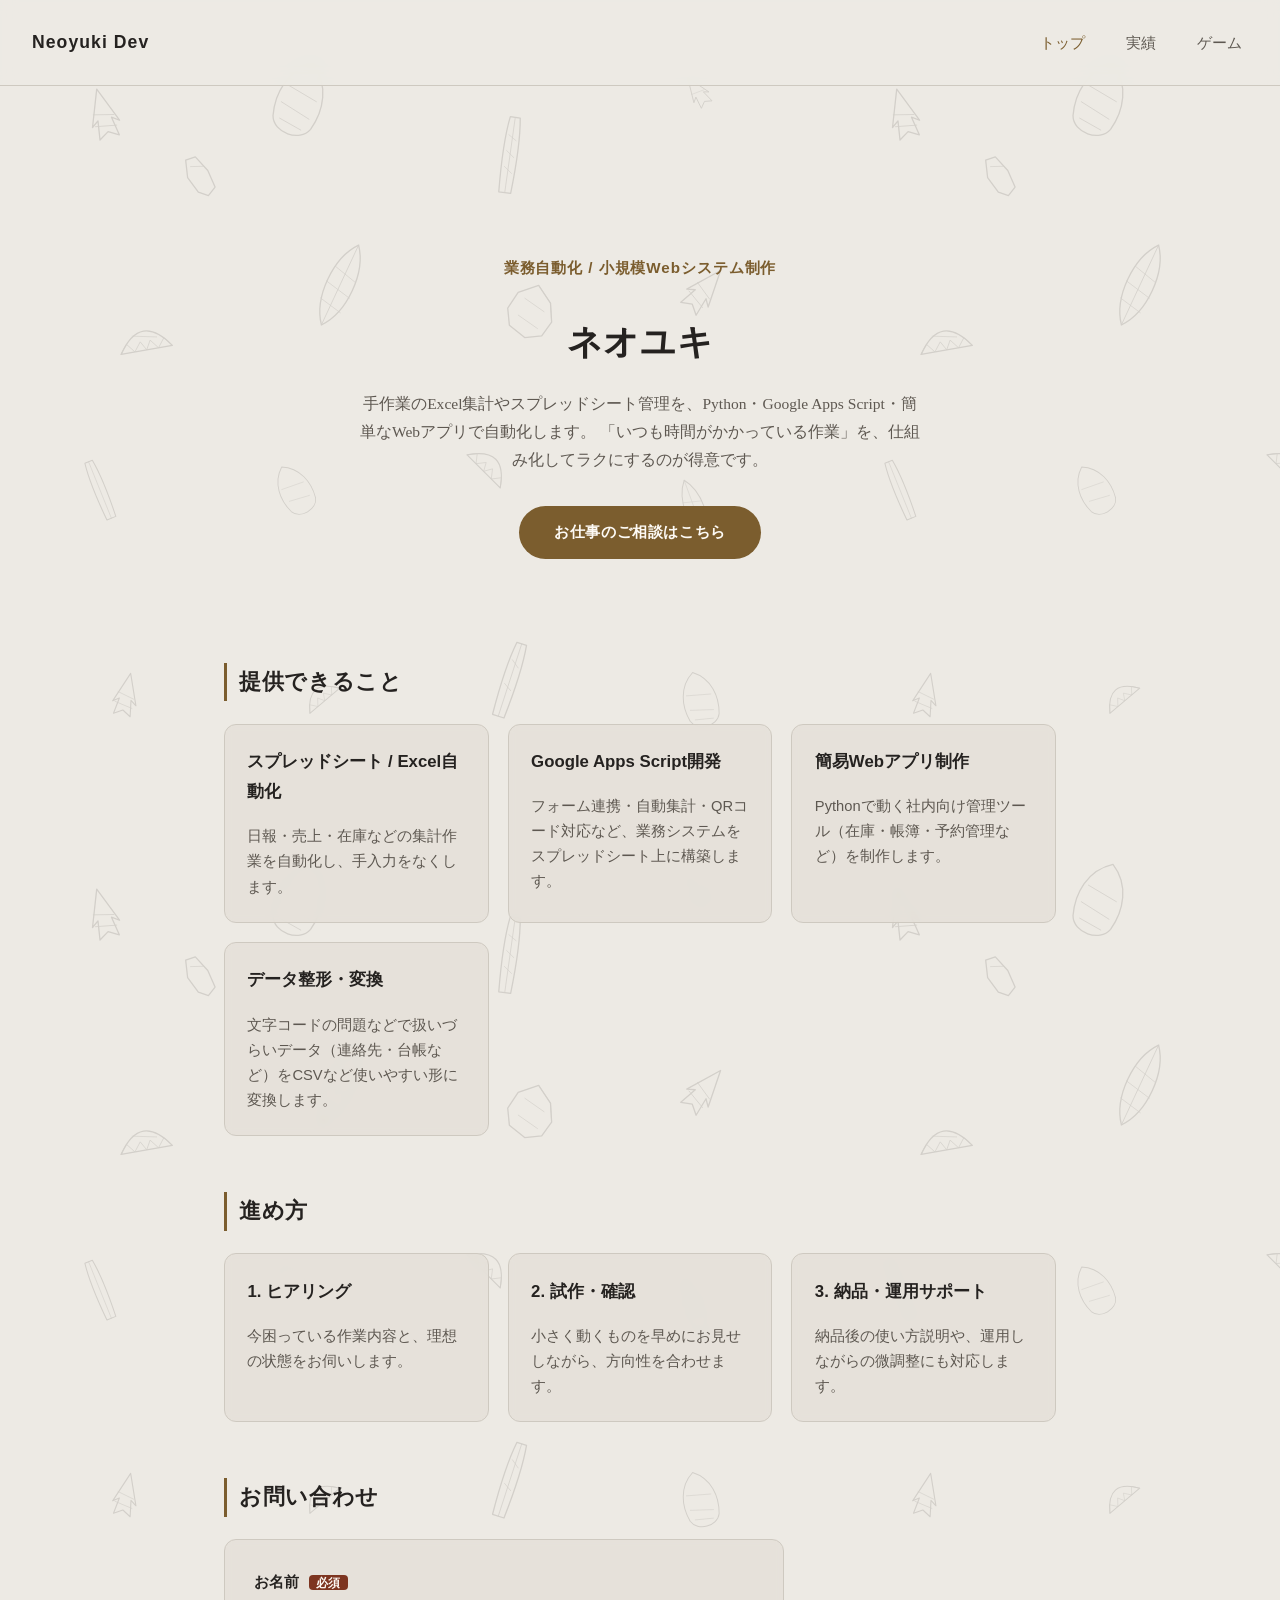
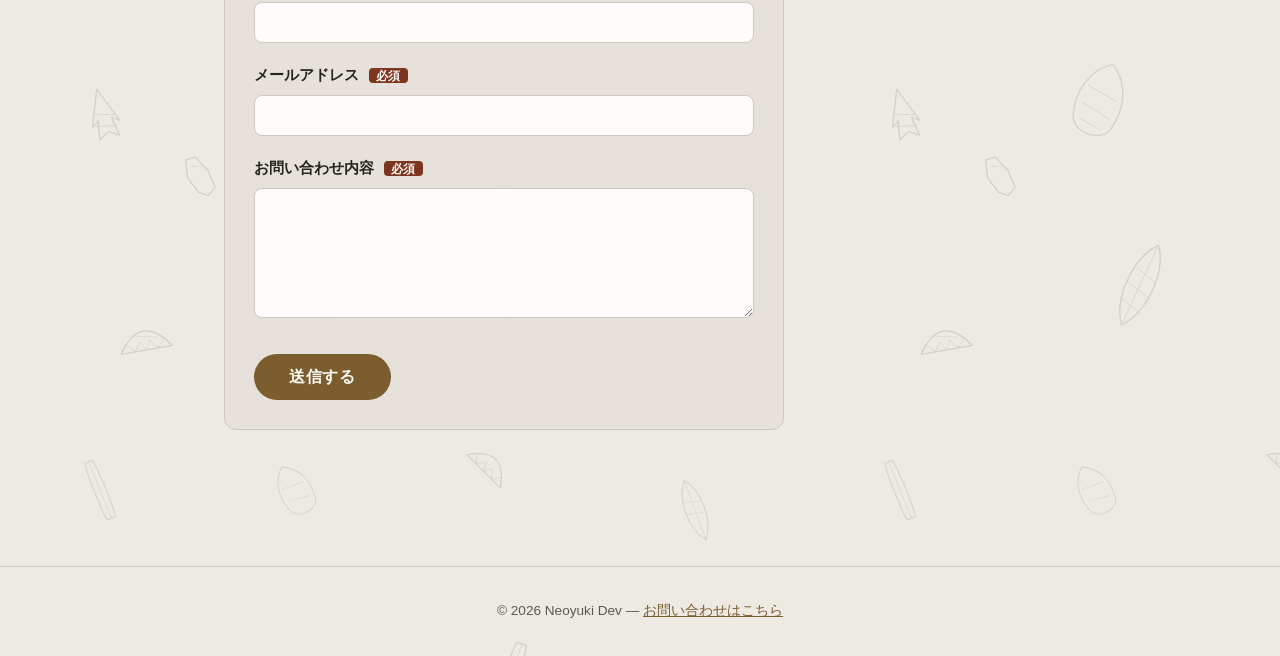
==== index.html @ 6b66498e "ポートフォリオサイト初回公開 Co-Authored-By: Claude Fable 5 <noreply@anthropic.com>" ====
<!DOCTYPE html>
<html lang="ja">
<head>
<meta charset="UTF-8">
<meta name="viewport" content="width=device-width, initial-scale=1.0">
<title>Neoyuki Dev | 業務自動化・小規模Webシステム制作</title>
<link rel="stylesheet" href="style.css">
</head>
<body>
<a class="skip-nav" href="#main-content">メインコンテンツへスキップ</a>
<header>
  <div class="logo">Neoyuki Dev</div>
  <nav>
    <a href="index.html" class="active">トップ</a>
    <a href="works.html">実績</a>
    <a href="game.html">ゲーム</a>
  </nav>
</header>

<main id="main-content">
  <section class="hero">
    <p class="role">業務自動化 / 小規模Webシステム制作</p>
    <h1>ネオユキ</h1>
    <p class="lead">
      手作業のExcel集計やスプレッドシート管理を、Python・Google Apps Script・簡単なWebアプリで自動化します。
      「いつも時間がかかっている作業」を、仕組み化してラクにするのが得意です。
    </p>
    <a class="cta" href="#contact">お仕事のご相談はこちら</a>
  </section>

  <section>
    <h2>提供できること</h2>
    <div class="cards">
      <div class="card">
        <h3>スプレッドシート / Excel自動化</h3>
        <p>日報・売上・在庫などの集計作業を自動化し、手入力をなくします。</p>
      </div>
      <div class="card">
        <h3>Google Apps Script開発</h3>
        <p>フォーム連携・自動集計・QRコード対応など、業務システムをスプレッドシート上に構築します。</p>
      </div>
      <div class="card">
        <h3>簡易Webアプリ制作</h3>
        <p>Pythonで動く社内向け管理ツール（在庫・帳簿・予約管理など）を制作します。</p>
      </div>
      <div class="card">
        <h3>データ整形・変換</h3>
        <p>文字コードの問題などで扱いづらいデータ（連絡先・台帳など）をCSVなど使いやすい形に変換します。</p>
      </div>
    </div>
  </section>

  <section>
    <h2>進め方</h2>
    <div class="cards">
      <div class="card">
        <h3>1. ヒアリング</h3>
        <p>今困っている作業内容と、理想の状態をお伺いします。</p>
      </div>
      <div class="card">
        <h3>2. 試作・確認</h3>
        <p>小さく動くものを早めにお見せしながら、方向性を合わせます。</p>
      </div>
      <div class="card">
        <h3>3. 納品・運用サポート</h3>
        <p>納品後の使い方説明や、運用しながらの微調整にも対応します。</p>
      </div>
    </div>
  </section>

  <section id="contact">
    <h2>お問い合わせ</h2>
    <form class="contact-form" action="https://ssgform.com/s/CnlMs32fmS78" method="POST">
      <div class="form-row">
        <label for="contact-name">お名前 <span class="required">必須</span></label>
        <input type="text" id="contact-name" name="お名前" required autocomplete="name">
      </div>
      <div class="form-row">
        <label for="contact-email">メールアドレス <span class="required">必須</span></label>
        <input type="email" id="contact-email" name="メールアドレス" required autocomplete="email">
      </div>
      <div class="form-row">
        <label for="contact-message">お問い合わせ内容 <span class="required">必須</span></label>
        <textarea id="contact-message" name="お問い合わせ内容" rows="6" required></textarea>
      </div>
      <button type="submit" class="cta">送信する</button>
    </form>
  </section>
</main>

<footer>
  &copy; 2026 Neoyuki Dev — <a href="#contact">お問い合わせはこちら</a>
</footer>
</body>
</html>
---- style.css ----
:root {
  --bg: #EDEAE4;
  --surface: rgba(228, 224, 216, 0.82);
  --text: #252220;
  --muted: #5E5851;
  --accent: #7B5D2E;
  --accent-dark: #5A4018;
  --accent-2: #7D3520;
  --border: #CEC9C0;
  --radius: 12px;
  --font-gothic: "BIZ UDPGothic", "Yu Gothic", "Hiragino Kaku Gothic ProN", sans-serif;
  --font-mincho: "BIZ UDPMincho", "Yu Mincho", "Hiragino Mincho ProN", Georgia, serif;
}

* {
  box-sizing: border-box;
}

body {
  margin: 0;
  font-family: var(--font-mincho);
  background-color: var(--bg);
  background-image: url('./bg-pattern.svg');
  background-size: 800px 800px;
  background-repeat: repeat;
  color: var(--text);
  line-height: 1.8;
}

header {
  display: flex;
  align-items: center;
  justify-content: space-between;
  padding: 1.2rem 2rem;
  border-bottom: 1px solid var(--border);
  position: sticky;
  top: 0;
  background: rgba(237, 234, 228, 0.90);
  backdrop-filter: blur(8px);
  -webkit-backdrop-filter: blur(8px);
  z-index: 10;
}

.logo {
  font-family: var(--font-gothic);
  font-weight: 700;
  font-size: 1.1rem;
  letter-spacing: 0.06em;
  color: var(--text);
}

nav a {
  font-family: var(--font-gothic);
  color: var(--muted);
  text-decoration: none;
  margin-left: 1.5rem;
  font-size: 0.95rem;
  transition: color 0.2s;
  padding: 0.6rem 0.4rem;
  display: inline-block;
}

nav a:hover,
nav a.active {
  color: var(--accent);
}

main {
  max-width: 880px;
  margin: 0 auto;
  padding: 3rem 1.5rem 5rem;
}

.hero {
  text-align: center;
  padding: 4rem 0 3rem;
}

.hero h1 {
  font-family: var(--font-gothic);
  font-size: 2.2rem;
  margin-bottom: 0.5rem;
  color: var(--text);
  letter-spacing: 0.02em;
}

.hero p.role {
  font-family: var(--font-gothic);
  color: var(--accent);
  font-weight: 700;
  margin-top: 0;
  letter-spacing: 0.06em;
  font-size: 0.95rem;
}

.hero p.lead {
  font-family: var(--font-mincho);
  color: var(--muted);
  max-width: 560px;
  margin: 1rem auto 0;
  font-size: 0.97rem;
}

.cta {
  font-family: var(--font-gothic);
  display: inline-block;
  margin-top: 2rem;
  padding: 0.8rem 2.2rem;
  background: var(--accent);
  color: #FDFAF5;
  border-radius: 999px;
  font-weight: 700;
  text-decoration: none;
  font-size: 0.95rem;
  letter-spacing: 0.04em;
  transition: background 0.2s;
}

.cta:hover {
  background: var(--accent-dark);
}

section {
  margin: 3.5rem 0;
}

section h2 {
  font-family: var(--font-gothic);
  font-size: 1.35rem;
  border-left: 3px solid var(--accent);
  padding-left: 0.75rem;
  margin-bottom: 1.4rem;
  color: var(--text);
  letter-spacing: 0.03em;
}

.cards {
  display: grid;
  grid-template-columns: repeat(auto-fit, minmax(220px, 1fr));
  gap: 1.2rem;
}

.card {
  background: var(--surface);
  backdrop-filter: blur(4px);
  -webkit-backdrop-filter: blur(4px);
  border-radius: var(--radius);
  padding: 1.4rem;
  border: 1px solid var(--border);
}

.card h3 {
  font-family: var(--font-gothic);
  margin-top: 0;
  font-size: 1.05rem;
  color: var(--text);
}

.card p {
  font-family: var(--font-gothic);
  color: var(--muted);
  font-size: 0.92rem;
  margin-bottom: 0;
  line-height: 1.7;
}

.work {
  background: var(--surface);
  backdrop-filter: blur(4px);
  -webkit-backdrop-filter: blur(4px);
  border-radius: var(--radius);
  padding: 1.6rem 1.8rem;
  border: 1px solid var(--border);
  margin-bottom: 1.4rem;
}

.work h3 {
  font-family: var(--font-gothic);
  margin-top: 0;
  color: var(--text);
}

.work .tags {
  margin: 0.6rem 0 0.8rem;
}

.work .tags span {
  font-family: var(--font-gothic);
  display: inline-block;
  background: rgba(139, 112, 69, 0.10);
  color: var(--accent);
  font-size: 0.78rem;
  padding: 0.2rem 0.65rem;
  border-radius: 999px;
  margin-right: 0.4rem;
  border: 1px solid rgba(139, 112, 69, 0.22);
}

.work a.link {
  font-family: var(--font-gothic);
  color: var(--accent-2);
  font-size: 0.9rem;
  text-decoration: none;
}

.work a.link:hover {
  text-decoration: underline;
}

footer {
  font-family: var(--font-gothic);
  text-align: center;
  color: var(--muted);
  font-size: 0.85rem;
  padding: 2rem 0;
  border-top: 1px solid var(--border);
}

footer a {
  color: var(--accent);
}

#game-wrap {
  text-align: center;
}

#gameCanvas {
  background: #1A1510;
  border-radius: var(--radius);
  border: 1px solid var(--border);
  touch-action: none;
  max-width: 100%;
}

#game-status {
  font-family: var(--font-gothic);
  margin-top: 0.8rem;
  color: var(--muted);
  font-size: 0.95rem;
}

/* コンタクトフォーム */
.contact-form {
  background: var(--surface);
  backdrop-filter: blur(4px);
  -webkit-backdrop-filter: blur(4px);
  border-radius: var(--radius);
  padding: 1.8rem;
  border: 1px solid var(--border);
  max-width: 560px;
}

.form-row {
  margin-bottom: 1.2rem;
}

.form-row label {
  font-family: var(--font-gothic);
  display: block;
  font-size: 0.92rem;
  font-weight: 700;
  margin-bottom: 0.4rem;
  color: var(--text);
}

.form-row .required {
  font-size: 0.72rem;
  font-weight: 700;
  color: #FDFAF5;
  background: var(--accent-2);
  border-radius: 4px;
  padding: 0.1rem 0.45rem;
  margin-left: 0.4rem;
  vertical-align: middle;
}

.form-row input,
.form-row textarea {
  font-family: var(--font-gothic);
  width: 100%;
  padding: 0.65rem 0.8rem;
  font-size: 1rem;
  color: var(--text);
  background: #FDFCFA;
  border: 1px solid var(--border);
  border-radius: 8px;
}

.form-row textarea {
  resize: vertical;
}

.contact-form .cta {
  margin-top: 0.4rem;
  border: none;
  cursor: pointer;
  font-size: 1rem;
}

/* スキップナビゲーション */
.skip-nav {
  position: absolute;
  top: -100%;
  left: 0;
  background: var(--text);
  color: #FDFAF5;
  padding: 0.7rem 1.2rem;
  font-family: var(--font-gothic);
  font-size: 0.9rem;
  font-weight: 700;
  z-index: 100;
  text-decoration: none;
  border-radius: 0 0 6px 0;
}

.skip-nav:focus {
  top: 0;
}

/* フォーカスリング（キーボードナビゲーション用） */
:focus-visible {
  outline: 3px solid var(--accent);
  outline-offset: 3px;
  border-radius: 3px;
}

@media (max-width: 600px) {
  header {
    padding: 1rem;
  }
  nav a {
    margin-left: 0.9rem;
    font-size: 0.85rem;
  }
  .hero h1 {
    font-size: 1.6rem;
  }
  body {
    background-size: 400px 400px;
  }
}
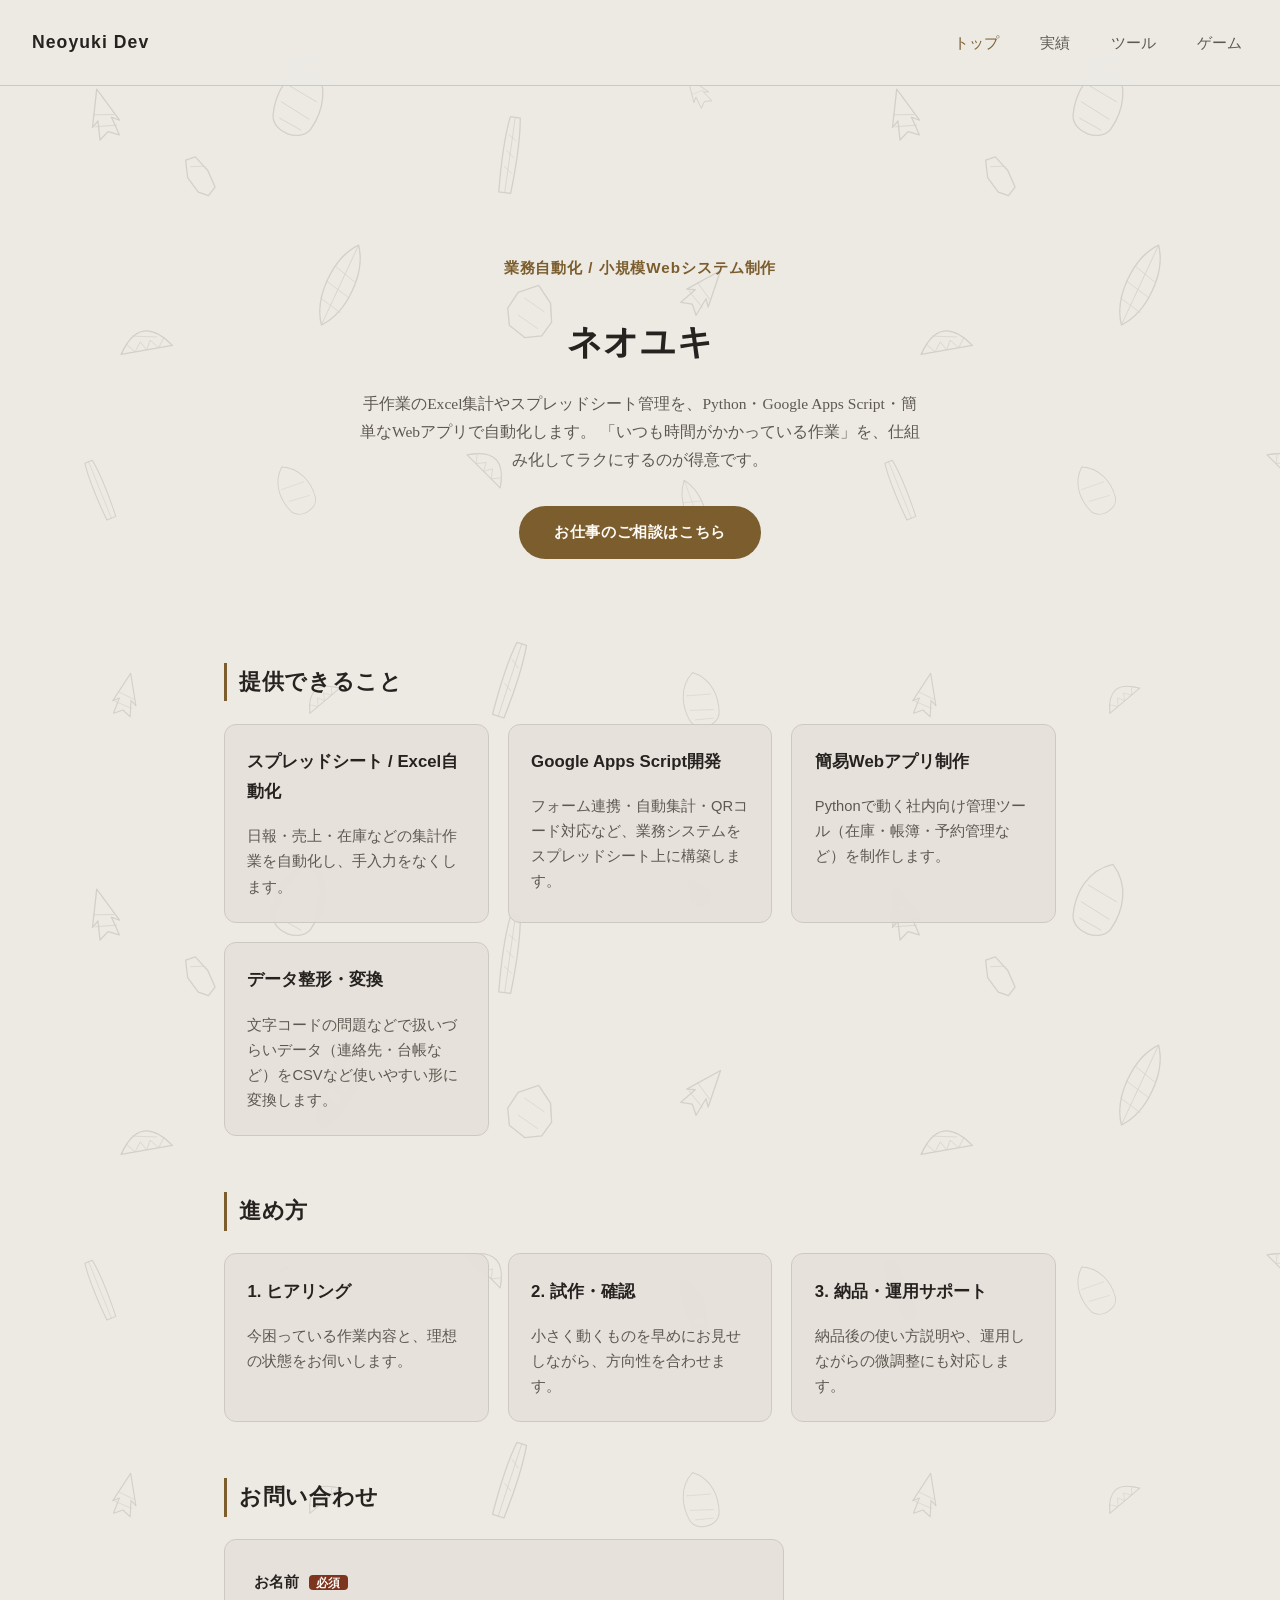
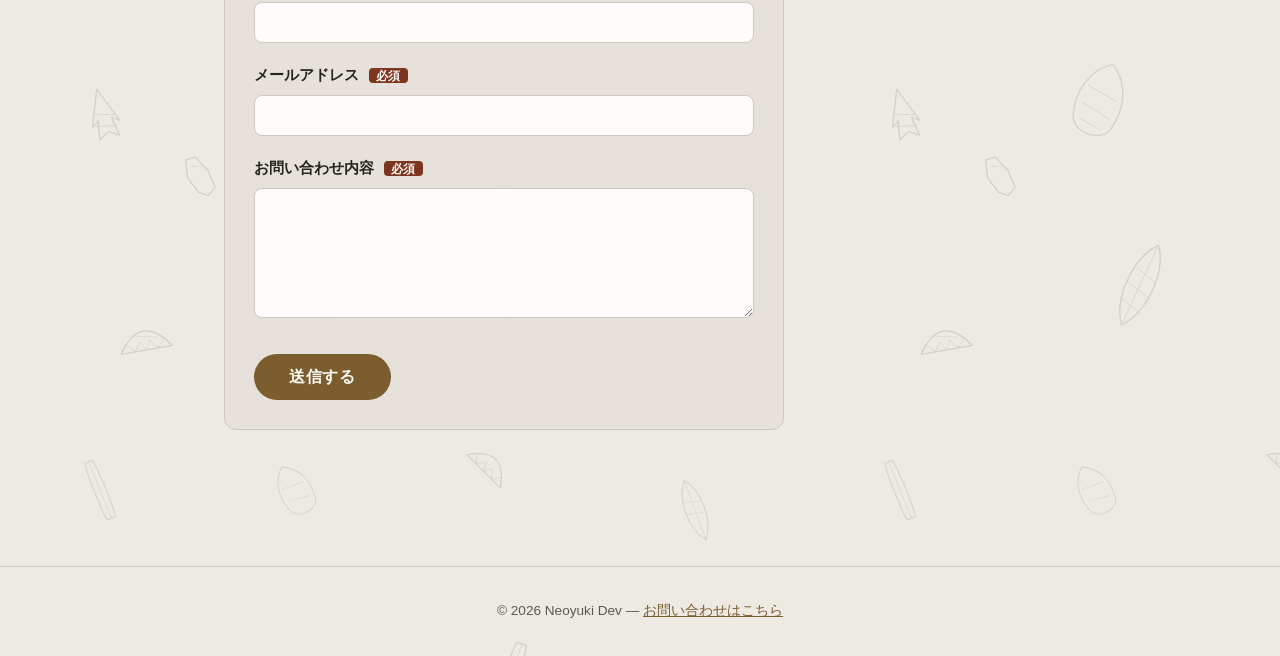
==== commit c4733ed6: "CSV整形ツールを追加 - 重複削除・空行削除・空白除去・列の絞り込み - Shift_JIS/UTF-8自動判定、BOM付きUTF-8ダウンロード - 全ページのナビに「ツール」を追加  Co-Au" ====
--- a/index.html
+++ b/index.html
@@ -13,6 +13,7 @@
   <nav>
     <a href="index.html" class="active">トップ</a>
     <a href="works.html">実績</a>
+    <a href="tools.html">ツール</a>
     <a href="game.html">ゲーム</a>
   </nav>
 </header>
--- a/style.css
+++ b/style.css
@@ -295,6 +295,127 @@
   border: none;
   cursor: pointer;
   font-size: 1rem;
+}
+
+/* CSV整形ツール */
+.tool-panel {
+  background: var(--surface);
+  backdrop-filter: blur(4px);
+  -webkit-backdrop-filter: blur(4px);
+  border-radius: var(--radius);
+  padding: 1.8rem;
+  border: 1px solid var(--border);
+  margin-bottom: 1.6rem;
+}
+
+.tool-panel h2 {
+  margin-top: 0;
+}
+
+.option-row {
+  display: flex;
+  flex-direction: column;
+  gap: 0.6rem;
+  margin-bottom: 1.2rem;
+}
+
+.option-row label,
+.column-picker label {
+  font-family: var(--font-gothic);
+  font-size: 0.95rem;
+  cursor: pointer;
+}
+
+.option-row input[type="checkbox"],
+.column-picker input[type="checkbox"] {
+  width: 1.1rem;
+  height: 1.1rem;
+  margin-right: 0.4rem;
+  vertical-align: -0.15rem;
+  accent-color: var(--accent);
+}
+
+.column-picker {
+  border-top: 1px dashed var(--border);
+  padding-top: 1rem;
+  margin-bottom: 1.2rem;
+}
+
+.picker-note {
+  font-family: var(--font-gothic);
+  font-size: 0.88rem;
+  color: var(--muted);
+  margin-top: 0;
+}
+
+#column-list {
+  display: flex;
+  flex-wrap: wrap;
+  gap: 0.5rem 1.4rem;
+}
+
+.form-row input[type="file"] {
+  font-family: var(--font-gothic);
+  font-size: 0.92rem;
+  border: none;
+  background: none;
+  padding: 0.2rem 0;
+}
+
+.stats {
+  font-family: var(--font-gothic);
+  font-weight: 700;
+  color: var(--accent-dark);
+}
+
+.table-scroll {
+  overflow-x: auto;
+  border: 1px solid var(--border);
+  border-radius: 8px;
+  background: #FDFCFA;
+}
+
+.preview-table {
+  border-collapse: collapse;
+  font-family: var(--font-gothic);
+  font-size: 0.85rem;
+  width: 100%;
+}
+
+.preview-table th,
+.preview-table td {
+  border: 1px solid var(--border);
+  padding: 0.35rem 0.6rem;
+  text-align: left;
+  white-space: nowrap;
+}
+
+.preview-table th {
+  background: rgba(123, 93, 46, 0.10);
+  color: var(--accent-dark);
+}
+
+.result-actions {
+  display: flex;
+  flex-wrap: wrap;
+  gap: 0.8rem;
+  margin-top: 1.2rem;
+}
+
+.result-actions .cta {
+  margin-top: 0;
+  border: none;
+  cursor: pointer;
+}
+
+.cta-sub {
+  background: transparent;
+  color: var(--accent-dark);
+  border: 1px solid var(--accent) !important;
+}
+
+.cta-sub:hover {
+  background: rgba(123, 93, 46, 0.08);
 }
 
 /* スキップナビゲーション */
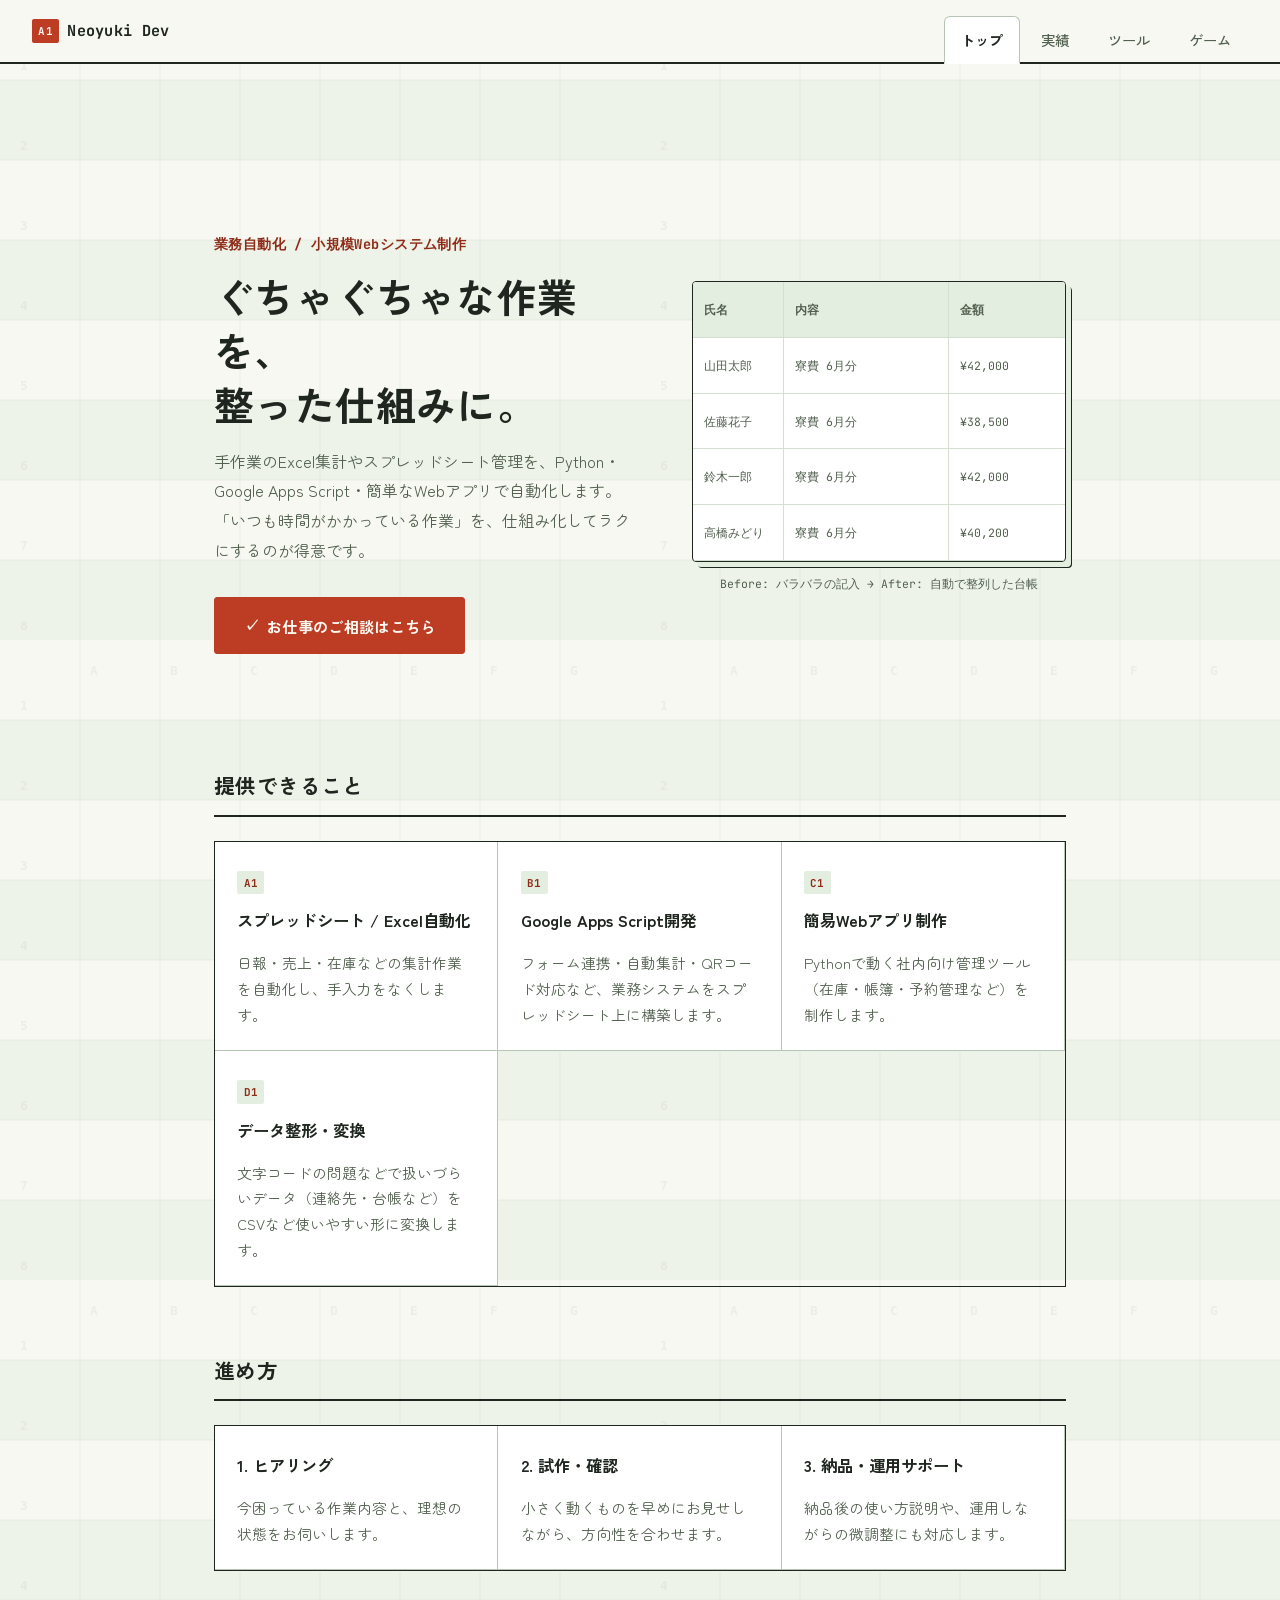
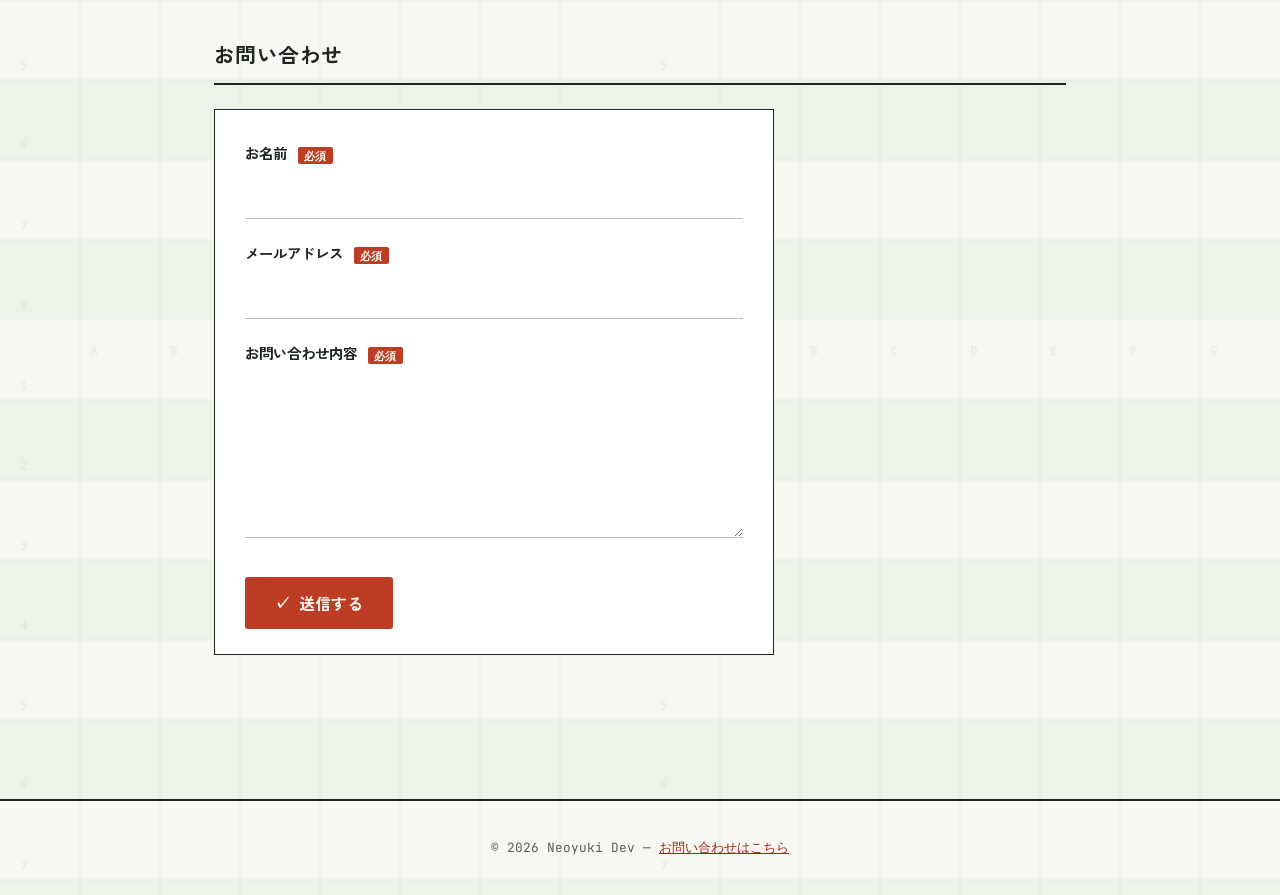
==== commit e67ca178: "台帳グリッドをモチーフにビジュアルを一新 クリーム×セリフ×テラコッタというAIデザインの定番パターンから離れ、 「バラバラのExcel・CSVを整った仕組みに直す」という実際の仕事内容に 根ざしたト" ====
--- a/index.html
+++ b/index.html
@@ -4,6 +4,9 @@
 <meta charset="UTF-8">
 <meta name="viewport" content="width=device-width, initial-scale=1.0">
 <title>Neoyuki Dev | 業務自動化・小規模Webシステム制作</title>
+<link rel="preconnect" href="https://fonts.googleapis.com">
+<link rel="preconnect" href="https://fonts.gstatic.com" crossorigin>
+<link href="https://fonts.googleapis.com/css2?family=Zen+Kaku+Gothic+New:wght@500;700&family=Zen+Maru+Gothic:wght@400;500&family=JetBrains+Mono:wght@500;700&display=swap" rel="stylesheet">
 <link rel="stylesheet" href="style.css">
 </head>
 <body>
@@ -20,13 +23,37 @@
 
 <main id="main-content">
   <section class="hero">
-    <p class="role">業務自動化 / 小規模Webシステム制作</p>
-    <h1>ネオユキ</h1>
-    <p class="lead">
-      手作業のExcel集計やスプレッドシート管理を、Python・Google Apps Script・簡単なWebアプリで自動化します。
-      「いつも時間がかかっている作業」を、仕組み化してラクにするのが得意です。
-    </p>
-    <a class="cta" href="#contact">お仕事のご相談はこちら</a>
+    <div class="hero-grid">
+      <div>
+        <p class="role">業務自動化 / 小規模Webシステム制作</p>
+        <h1>ぐちゃぐちゃな作業を、<br>整った仕組みに。</h1>
+        <p class="lead">
+          手作業のExcel集計やスプレッドシート管理を、Python・Google Apps Script・簡単なWebアプリで自動化します。
+          「いつも時間がかかっている作業」を、仕組み化してラクにするのが得意です。
+        </p>
+        <a class="cta" href="#contact">お仕事のご相談はこちら</a>
+      </div>
+      <div>
+        <div class="tidy-grid" aria-hidden="true">
+          <div class="row">
+            <span>氏名</span><span>内容</span><span>金額</span>
+          </div>
+          <div class="row">
+            <span>山田太郎</span><span>寮費 6月分</span><span>¥42,000</span>
+          </div>
+          <div class="row">
+            <span>佐藤花子</span><span>寮費 6月分</span><span>¥38,500</span>
+          </div>
+          <div class="row">
+            <span>鈴木一郎</span><span>寮費 6月分</span><span>¥42,000</span>
+          </div>
+          <div class="row">
+            <span>高橋みどり</span><span>寮費 6月分</span><span>¥40,200</span>
+          </div>
+        </div>
+        <p class="tidy-caption">Before: バラバラの記入 → After: 自動で整列した台帳</p>
+      </div>
+    </div>
   </section>
 
   <section>
@@ -53,7 +80,7 @@
 
   <section>
     <h2>進め方</h2>
-    <div class="cards">
+    <div class="cards cards-plain">
       <div class="card">
         <h3>1. ヒアリング</h3>
         <p>今困っている作業内容と、理想の状態をお伺いします。</p>
--- a/style.css
+++ b/style.css
@@ -1,15 +1,20 @@
 :root {
-  --bg: #EDEAE4;
-  --surface: rgba(228, 224, 216, 0.82);
-  --text: #252220;
-  --muted: #5E5851;
-  --accent: #7B5D2E;
-  --accent-dark: #5A4018;
-  --accent-2: #7D3520;
-  --border: #CEC9C0;
-  --radius: 12px;
-  --font-gothic: "BIZ UDPGothic", "Yu Gothic", "Hiragino Kaku Gothic ProN", sans-serif;
-  --font-mincho: "BIZ UDPMincho", "Yu Mincho", "Hiragino Mincho ProN", Georgia, serif;
+  /* --- 台帳（グリーンバー元帳）を思わせるパレット --- */
+  --paper: #F7F8F2;
+  --paper-band: #E4EEE0;
+  --ink: #1E261F;
+  --muted: #52604F;
+  --accent: #BD3C24;       /* 検印・朱肉レッド */
+  --accent-dark: #8F2C19;
+  --accent-2: #B9791C;     /* 蛍光ペン・アンバー */
+  --line: #B7C6B4;
+  --line-soft: #D4DED1;
+  --surface: #FFFFFF;
+  --radius: 4px;
+
+  --font-display: "Zen Kaku Gothic New", "Hiragino Kaku Gothic ProN", sans-serif;
+  --font-body: "Zen Maru Gothic", "Hiragino Maru Gothic ProN", "Yu Gothic", sans-serif;
+  --font-mono: "JetBrains Mono", "Courier New", ui-monospace, monospace;
 }
 
 * {
@@ -18,187 +23,409 @@
 
 body {
   margin: 0;
-  font-family: var(--font-mincho);
-  background-color: var(--bg);
+  font-family: var(--font-body);
+  background-color: var(--paper);
   background-image: url('./bg-pattern.svg');
-  background-size: 800px 800px;
+  background-size: 640px 640px;
   background-repeat: repeat;
-  color: var(--text);
-  line-height: 1.8;
-}
-
+  color: var(--ink);
+  line-height: 1.85;
+}
+
+/* ============ ヘッダー / シートタブ風ナビ ============ */
 header {
   display: flex;
   align-items: center;
   justify-content: space-between;
-  padding: 1.2rem 2rem;
-  border-bottom: 1px solid var(--border);
+  padding: 0.9rem 2rem 0;
+  border-bottom: 2px solid var(--ink);
   position: sticky;
   top: 0;
-  background: rgba(237, 234, 228, 0.90);
-  backdrop-filter: blur(8px);
-  -webkit-backdrop-filter: blur(8px);
+  background: rgba(247, 248, 242, 0.94);
+  backdrop-filter: blur(6px);
+  -webkit-backdrop-filter: blur(6px);
   z-index: 10;
+  gap: 1.5rem;
+  flex-wrap: wrap;
 }
 
 .logo {
-  font-family: var(--font-gothic);
-  font-weight: 700;
-  font-size: 1.1rem;
-  letter-spacing: 0.06em;
-  color: var(--text);
+  font-family: var(--font-mono);
+  font-weight: 700;
+  font-size: 0.95rem;
+  letter-spacing: 0.02em;
+  color: var(--ink);
+  padding-bottom: 0.9rem;
+  display: inline-flex;
+  align-items: center;
+  gap: 0.5rem;
+}
+
+.logo::before {
+  content: "A1";
+  font-size: 0.68rem;
+  color: var(--paper);
+  background: var(--accent);
+  border-radius: 2px;
+  padding: 0.12rem 0.4rem;
+  letter-spacing: 0.02em;
+}
+
+nav {
+  display: flex;
+  gap: 0.3rem;
+  flex-wrap: wrap;
 }
 
 nav a {
-  font-family: var(--font-gothic);
+  font-family: var(--font-display);
   color: var(--muted);
   text-decoration: none;
-  margin-left: 1.5rem;
-  font-size: 0.95rem;
-  transition: color 0.2s;
-  padding: 0.6rem 0.4rem;
+  font-size: 0.9rem;
+  font-weight: 500;
+  transition: color 0.15s, background 0.15s, border-color 0.15s;
+  padding: 0.6rem 1rem 0.55rem;
   display: inline-block;
-}
-
-nav a:hover,
+  border: 1px solid transparent;
+  border-bottom: none;
+  border-radius: 6px 6px 0 0;
+  position: relative;
+  top: 2px;
+}
+
+nav a:hover {
+  color: var(--ink);
+  background: var(--paper-band);
+}
+
 nav a.active {
-  color: var(--accent);
+  color: var(--ink);
+  font-weight: 700;
+  background: var(--surface);
+  border-color: var(--line);
+  border-bottom: 2px solid var(--surface);
 }
 
 main {
-  max-width: 880px;
+  max-width: 900px;
   margin: 0 auto;
   padding: 3rem 1.5rem 5rem;
 }
 
+/* ============ セル参照ラベル ============ */
+.cell-tag {
+  font-family: var(--font-mono);
+  color: var(--accent-dark);
+  font-size: 0.78rem;
+  font-weight: 700;
+  letter-spacing: 0.08em;
+  margin: 0 0 0.6rem;
+  display: inline-flex;
+  align-items: center;
+  gap: 0.4rem;
+}
+
+.cell-tag::before {
+  content: "";
+  width: 0.55rem;
+  height: 0.55rem;
+  background: var(--accent);
+  display: inline-block;
+  border-radius: 1px;
+}
+
+/* ============ ヒーロー ============ */
 .hero {
+  padding: 3.5rem 0 3rem;
+}
+
+.hero-grid {
+  display: grid;
+  grid-template-columns: 1.15fr 1fr;
+  gap: 3rem;
+  align-items: center;
+}
+
+.hero p.role {
+  font-family: var(--font-mono);
+  color: var(--accent-dark);
+  font-weight: 700;
+  margin: 0 0 0.7rem;
+  letter-spacing: 0.03em;
+  font-size: 0.85rem;
+}
+
+.hero h1 {
+  font-family: var(--font-display);
+  font-size: 2.5rem;
+  font-weight: 700;
+  margin: 0 0 1rem;
+  color: var(--ink);
+  letter-spacing: 0.01em;
+  line-height: 1.35;
+}
+
+.hero p.lead {
+  font-family: var(--font-body);
+  color: var(--muted);
+  max-width: 520px;
+  margin: 0;
+  font-size: 1rem;
+}
+
+.hero > p.lead {
+  margin: 1rem auto 0;
+}
+
+.hero-center {
   text-align: center;
-  padding: 4rem 0 3rem;
-}
-
-.hero h1 {
-  font-family: var(--font-gothic);
-  font-size: 2.2rem;
-  margin-bottom: 0.5rem;
-  color: var(--text);
-  letter-spacing: 0.02em;
-}
-
-.hero p.role {
-  font-family: var(--font-gothic);
-  color: var(--accent);
-  font-weight: 700;
-  margin-top: 0;
-  letter-spacing: 0.06em;
-  font-size: 0.95rem;
-}
-
-.hero p.lead {
-  font-family: var(--font-mincho);
-  color: var(--muted);
-  max-width: 560px;
-  margin: 1rem auto 0;
-  font-size: 0.97rem;
 }
 
 .cta {
-  font-family: var(--font-gothic);
-  display: inline-block;
+  font-family: var(--font-display);
+  display: inline-flex;
+  align-items: center;
+  gap: 0.5rem;
   margin-top: 2rem;
-  padding: 0.8rem 2.2rem;
+  padding: 0.85rem 1.8rem;
   background: var(--accent);
-  color: #FDFAF5;
-  border-radius: 999px;
+  color: #FCF9F2;
+  border-radius: 3px;
   font-weight: 700;
   text-decoration: none;
   font-size: 0.95rem;
-  letter-spacing: 0.04em;
-  transition: background 0.2s;
+  letter-spacing: 0.02em;
+  border: 1px solid var(--accent);
+  transition: background 0.15s, color 0.15s;
+}
+
+.cta::before {
+  content: "✓";
+  font-family: var(--font-mono);
 }
 
 .cta:hover {
   background: var(--accent-dark);
-}
-
+  border-color: var(--accent-dark);
+}
+
+/* ============ 署名要素: ぐちゃぐちゃ→整列グリッド ============ */
+.tidy-grid {
+  position: relative;
+  aspect-ratio: 4 / 3;
+  background: var(--surface);
+  border: 1px solid var(--ink);
+  border-radius: var(--radius);
+  overflow: hidden;
+  box-shadow: 5px 5px 0 var(--paper-band), 6px 6px 0 var(--ink);
+}
+
+.tidy-grid .row {
+  display: grid;
+  grid-template-columns: 1.1fr 2fr 1.4fr;
+  border-bottom: 1px solid var(--line-soft);
+  height: 20%;
+}
+
+.tidy-grid .row:first-child {
+  background: var(--paper-band);
+  font-family: var(--font-mono);
+  font-weight: 700;
+  font-size: 0.72rem;
+  color: var(--accent-dark);
+}
+
+.tidy-grid .row > span {
+  padding: 0.5rem 0.7rem;
+  border-right: 1px solid var(--line-soft);
+  display: flex;
+  align-items: center;
+  font-family: var(--font-mono);
+  font-size: 0.72rem;
+  color: var(--muted);
+  overflow: hidden;
+  white-space: nowrap;
+}
+
+.tidy-grid .row > span:last-child {
+  border-right: none;
+}
+
+.tidy-grid .row:not(:first-child) > span {
+  animation: settle 1.1s cubic-bezier(.2,.9,.25,1) both;
+}
+
+.tidy-grid .row:nth-child(2) > span:nth-child(1) { animation-delay: 0.05s; }
+.tidy-grid .row:nth-child(2) > span:nth-child(2) { animation-delay: 0.12s; }
+.tidy-grid .row:nth-child(2) > span:nth-child(3) { animation-delay: 0.19s; }
+.tidy-grid .row:nth-child(3) > span:nth-child(1) { animation-delay: 0.14s; }
+.tidy-grid .row:nth-child(3) > span:nth-child(2) { animation-delay: 0.24s; }
+.tidy-grid .row:nth-child(3) > span:nth-child(3) { animation-delay: 0.34s; }
+.tidy-grid .row:nth-child(4) > span:nth-child(1) { animation-delay: 0.23s; }
+.tidy-grid .row:nth-child(4) > span:nth-child(2) { animation-delay: 0.36s; }
+.tidy-grid .row:nth-child(4) > span:nth-child(3) { animation-delay: 0.49s; }
+.tidy-grid .row:nth-child(5) > span:nth-child(1) { animation-delay: 0.32s; }
+.tidy-grid .row:nth-child(5) > span:nth-child(2) { animation-delay: 0.48s; }
+.tidy-grid .row:nth-child(5) > span:nth-child(3) { animation-delay: 0.64s; }
+
+@keyframes settle {
+  0% {
+    transform: translate(var(--dx, 0), var(--dy, 0)) rotate(var(--dr, 0deg));
+    opacity: 0;
+    background: #FBEFE3;
+  }
+  60% {
+    opacity: 1;
+  }
+  100% {
+    transform: translate(0, 0) rotate(0deg);
+    opacity: 1;
+    background: transparent;
+  }
+}
+
+.tidy-grid .row > span:nth-child(1) { --dx: -22px; --dy: -6px; --dr: -4deg; }
+.tidy-grid .row > span:nth-child(2) { --dx: 14px; --dy: 8px; --dr: 3deg; }
+.tidy-grid .row > span:nth-child(3) { --dx: -10px; --dy: 10px; --dr: -2deg; }
+
+.tidy-caption {
+  font-family: var(--font-mono);
+  font-size: 0.72rem;
+  color: var(--muted);
+  text-align: center;
+  margin-top: 0.7rem;
+}
+
+@media (prefers-reduced-motion: reduce) {
+  .tidy-grid .row > span {
+    animation: none !important;
+  }
+}
+
+/* ============ セクション見出し ============ */
 section {
-  margin: 3.5rem 0;
+  margin: 4rem 0;
 }
 
 section h2 {
-  font-family: var(--font-gothic);
-  font-size: 1.35rem;
-  border-left: 3px solid var(--accent);
-  padding-left: 0.75rem;
-  margin-bottom: 1.4rem;
-  color: var(--text);
-  letter-spacing: 0.03em;
-}
-
+  font-family: var(--font-display);
+  font-size: 1.3rem;
+  font-weight: 700;
+  margin-bottom: 1.5rem;
+  color: var(--ink);
+  letter-spacing: 0.02em;
+  padding-bottom: 0.6rem;
+  border-bottom: 2px solid var(--ink);
+}
+
+/* ============ カード = シートの行 ============ */
 .cards {
   display: grid;
   grid-template-columns: repeat(auto-fit, minmax(220px, 1fr));
-  gap: 1.2rem;
+  border: 1px solid var(--ink);
+  counter-reset: cell;
 }
 
 .card {
   background: var(--surface);
-  backdrop-filter: blur(4px);
-  -webkit-backdrop-filter: blur(4px);
-  border-radius: var(--radius);
-  padding: 1.4rem;
-  border: 1px solid var(--border);
+  padding: 1.5rem 1.4rem 1.4rem;
+  border-right: 1px solid var(--line);
+  border-bottom: 1px solid var(--line);
+  position: relative;
+}
+
+.card::before {
+  counter-increment: cell;
+  content: counter(cell, upper-alpha) "1";
+  font-family: var(--font-mono);
+  font-size: 0.68rem;
+  font-weight: 700;
+  color: var(--accent-dark);
+  background: var(--paper-band);
+  padding: 0.1rem 0.4rem;
+  border-radius: 2px;
+  display: inline-block;
+  margin-bottom: 0.7rem;
+}
+
+.cards-plain .card::before {
+  content: none;
 }
 
 .card h3 {
-  font-family: var(--font-gothic);
-  margin-top: 0;
-  font-size: 1.05rem;
-  color: var(--text);
+  font-family: var(--font-display);
+  margin: 0 0 0.5rem;
+  font-size: 1.02rem;
+  font-weight: 700;
+  color: var(--ink);
 }
 
 .card p {
-  font-family: var(--font-gothic);
+  font-family: var(--font-body);
   color: var(--muted);
   font-size: 0.92rem;
   margin-bottom: 0;
-  line-height: 1.7;
-}
-
+  line-height: 1.75;
+}
+
+/* ============ 実績 = 台帳の行 ============ */
 .work {
   background: var(--surface);
-  backdrop-filter: blur(4px);
-  -webkit-backdrop-filter: blur(4px);
-  border-radius: var(--radius);
-  padding: 1.6rem 1.8rem;
-  border: 1px solid var(--border);
-  margin-bottom: 1.4rem;
+  border: 1px solid var(--ink);
+  border-top: none;
+  padding: 1.5rem 1.7rem;
+  position: relative;
+  counter-increment: row;
+}
+
+section:has(> .work) {
+  counter-reset: row;
+  border-top: 1px solid var(--ink);
+}
+
+.work::before {
+  content: "ROW " counter(row, decimal-leading-zero);
+  font-family: var(--font-mono);
+  font-size: 0.68rem;
+  font-weight: 700;
+  color: var(--muted);
+  letter-spacing: 0.05em;
+  display: block;
+  margin-bottom: 0.6rem;
 }
 
 .work h3 {
-  font-family: var(--font-gothic);
+  font-family: var(--font-display);
   margin-top: 0;
-  color: var(--text);
+  color: var(--ink);
+  font-size: 1.08rem;
 }
 
 .work .tags {
-  margin: 0.6rem 0 0.8rem;
+  margin: 0.6rem 0 0.9rem;
 }
 
 .work .tags span {
-  font-family: var(--font-gothic);
+  font-family: var(--font-mono);
   display: inline-block;
-  background: rgba(139, 112, 69, 0.10);
-  color: var(--accent);
-  font-size: 0.78rem;
-  padding: 0.2rem 0.65rem;
-  border-radius: 999px;
+  background: var(--paper-band);
+  color: var(--accent-dark);
+  font-size: 0.72rem;
+  font-weight: 700;
+  padding: 0.2rem 0.55rem;
+  border-radius: 2px;
   margin-right: 0.4rem;
-  border: 1px solid rgba(139, 112, 69, 0.22);
+  border: 1px solid var(--line);
+}
+
+.work p {
+  color: var(--muted);
 }
 
 .work a.link {
-  font-family: var(--font-gothic);
-  color: var(--accent-2);
+  font-family: var(--font-display);
+  color: var(--accent-dark);
+  font-weight: 700;
   font-size: 0.9rem;
   text-decoration: none;
 }
@@ -208,16 +435,16 @@
 }
 
 footer {
-  font-family: var(--font-gothic);
+  font-family: var(--font-mono);
   text-align: center;
   color: var(--muted);
-  font-size: 0.85rem;
-  padding: 2rem 0;
-  border-top: 1px solid var(--border);
+  font-size: 0.8rem;
+  padding: 2.2rem 0;
+  border-top: 2px solid var(--ink);
 }
 
 footer a {
-  color: var(--accent);
+  color: var(--accent-dark);
 }
 
 #game-wrap {
@@ -225,65 +452,70 @@
 }
 
 #gameCanvas {
-  background: #1A1510;
+  background: var(--surface);
   border-radius: var(--radius);
-  border: 1px solid var(--border);
+  border: 1px solid var(--ink);
   touch-action: none;
   max-width: 100%;
 }
 
 #game-status {
-  font-family: var(--font-gothic);
+  font-family: var(--font-mono);
   margin-top: 0.8rem;
   color: var(--muted);
-  font-size: 0.95rem;
-}
-
-/* コンタクトフォーム */
+  font-size: 0.88rem;
+}
+
+/* コンタクトフォーム = 記入欄 */
 .contact-form {
   background: var(--surface);
-  backdrop-filter: blur(4px);
-  -webkit-backdrop-filter: blur(4px);
-  border-radius: var(--radius);
-  padding: 1.8rem;
-  border: 1px solid var(--border);
+  border: 1px solid var(--ink);
+  padding: 1.9rem 1.9rem 1.6rem;
   max-width: 560px;
 }
 
 .form-row {
-  margin-bottom: 1.2rem;
+  margin-bottom: 1.3rem;
 }
 
 .form-row label {
-  font-family: var(--font-gothic);
+  font-family: var(--font-display);
   display: block;
-  font-size: 0.92rem;
-  font-weight: 700;
-  margin-bottom: 0.4rem;
-  color: var(--text);
+  font-size: 0.9rem;
+  font-weight: 700;
+  margin-bottom: 0.5rem;
+  color: var(--ink);
 }
 
 .form-row .required {
-  font-size: 0.72rem;
-  font-weight: 700;
-  color: #FDFAF5;
-  background: var(--accent-2);
-  border-radius: 4px;
-  padding: 0.1rem 0.45rem;
+  font-family: var(--font-mono);
+  font-size: 0.68rem;
+  font-weight: 700;
+  color: #FCF9F2;
+  background: var(--accent);
+  border-radius: 2px;
+  padding: 0.1rem 0.4rem;
   margin-left: 0.4rem;
   vertical-align: middle;
 }
 
 .form-row input,
 .form-row textarea {
-  font-family: var(--font-gothic);
+  font-family: var(--font-body);
   width: 100%;
-  padding: 0.65rem 0.8rem;
+  padding: 0.6rem 0.1rem;
   font-size: 1rem;
-  color: var(--text);
-  background: #FDFCFA;
-  border: 1px solid var(--border);
-  border-radius: 8px;
+  color: var(--ink);
+  background: transparent;
+  border: none;
+  border-bottom: 1.5px solid var(--line);
+  border-radius: 0;
+}
+
+.form-row input:focus,
+.form-row textarea:focus,
+.form-row select:focus {
+  border-bottom-color: var(--accent);
 }
 
 .form-row textarea {
@@ -291,7 +523,7 @@
 }
 
 .contact-form .cta {
-  margin-top: 0.4rem;
+  margin-top: 0.6rem;
   border: none;
   cursor: pointer;
   font-size: 1rem;
@@ -300,11 +532,8 @@
 /* CSV整形ツール */
 .tool-panel {
   background: var(--surface);
-  backdrop-filter: blur(4px);
-  -webkit-backdrop-filter: blur(4px);
-  border-radius: var(--radius);
-  padding: 1.8rem;
-  border: 1px solid var(--border);
+  border: 1px solid var(--ink);
+  padding: 1.8rem 1.9rem;
   margin-bottom: 1.6rem;
 }
 
@@ -321,7 +550,7 @@
 
 .option-row label,
 .column-picker label {
-  font-family: var(--font-gothic);
+  font-family: var(--font-body);
   font-size: 0.95rem;
   cursor: pointer;
 }
@@ -336,13 +565,13 @@
 }
 
 .column-picker {
-  border-top: 1px dashed var(--border);
+  border-top: 1px dashed var(--line);
   padding-top: 1rem;
   margin-bottom: 1.2rem;
 }
 
 .picker-note {
-  font-family: var(--font-gothic);
+  font-family: var(--font-body);
   font-size: 0.88rem;
   color: var(--muted);
   margin-top: 0;
@@ -355,7 +584,7 @@
 }
 
 .form-row input[type="file"] {
-  font-family: var(--font-gothic);
+  font-family: var(--font-body);
   font-size: 0.92rem;
   border: none;
   background: none;
@@ -363,35 +592,33 @@
 }
 
 .stats {
-  font-family: var(--font-gothic);
+  font-family: var(--font-mono);
   font-weight: 700;
   color: var(--accent-dark);
 }
 
 .table-scroll {
   overflow-x: auto;
-  border: 1px solid var(--border);
-  border-radius: 8px;
-  background: #FDFCFA;
+  border: 1px solid var(--ink);
 }
 
 .preview-table {
   border-collapse: collapse;
-  font-family: var(--font-gothic);
-  font-size: 0.85rem;
+  font-family: var(--font-mono);
+  font-size: 0.82rem;
   width: 100%;
 }
 
 .preview-table th,
 .preview-table td {
-  border: 1px solid var(--border);
+  border: 1px solid var(--line);
   padding: 0.35rem 0.6rem;
   text-align: left;
   white-space: nowrap;
 }
 
 .preview-table th {
-  background: rgba(123, 93, 46, 0.10);
+  background: var(--paper-band);
   color: var(--accent-dark);
 }
 
@@ -411,11 +638,183 @@
 .cta-sub {
   background: transparent;
   color: var(--accent-dark);
-  border: 1px solid var(--accent) !important;
+  border: 1.5px solid var(--ink) !important;
+}
+
+.cta-sub::before {
+  content: none;
 }
 
 .cta-sub:hover {
-  background: rgba(123, 93, 46, 0.08);
+  background: var(--paper-band);
+}
+
+/* QRコード生成ツール */
+.form-row select {
+  font-family: var(--font-body);
+  width: 100%;
+  padding: 0.65rem 0.6rem;
+  font-size: 1rem;
+  color: var(--ink);
+  background: var(--surface);
+  border: 1px solid var(--line);
+  border-radius: 3px;
+}
+
+.qr-preview {
+  background: #FFFFFF;
+  border: 1px solid var(--ink);
+  padding: 1.2rem;
+  display: flex;
+  justify-content: center;
+  margin-bottom: 1rem;
+}
+
+#qr-canvas {
+  max-width: 100%;
+  height: auto;
+  image-rendering: pixelated;
+}
+
+/* マインスイーパー */
+#ms-wrap {
+  text-align: center;
+  --ms-cell: 34px;
+}
+
+.ms-hud {
+  display: flex;
+  flex-direction: column;
+  gap: 0.8rem;
+  align-items: center;
+  margin-bottom: 1rem;
+}
+
+.ms-level-btn {
+  margin-top: 0;
+  padding: 0.45rem 1.2rem;
+  font-size: 0.88rem;
+  cursor: pointer;
+}
+
+.ms-level-btn.active {
+  background: var(--accent);
+  color: #FCF9F2;
+  border-color: var(--accent);
+}
+
+.ms-meters {
+  display: flex;
+  align-items: center;
+  gap: 1.2rem;
+}
+
+.ms-meter {
+  font-family: var(--font-mono);
+  font-weight: 700;
+  font-size: 1.05rem;
+  color: var(--accent-dark);
+  min-width: 4.5rem;
+}
+
+#ms-reset {
+  font-size: 1.5rem;
+  background: var(--surface);
+  border: 1px solid var(--ink);
+  border-radius: 4px;
+  padding: 0.3rem 0.7rem;
+  cursor: pointer;
+  line-height: 1;
+}
+
+.board-scroll {
+  overflow-x: auto;
+  padding-bottom: 0.5rem;
+}
+
+#ms-board {
+  display: grid;
+  gap: 3px;
+  width: max-content;
+  margin: 0 auto;
+  padding: 8px;
+  background: var(--line);
+  border: 1px solid var(--ink);
+  border-radius: var(--radius);
+  touch-action: manipulation;
+}
+
+#ms-board.ms-small {
+  --ms-cell: 26px;
+}
+
+.ms-cell {
+  width: var(--ms-cell);
+  height: var(--ms-cell);
+  border: 1px solid #A5B0A2;
+  border-radius: 2px;
+  background: var(--surface);
+  box-shadow: inset 0 -2px 0 rgba(30, 38, 31, 0.12);
+  font-family: var(--font-mono);
+  font-weight: 700;
+  font-size: calc(var(--ms-cell) * 0.5);
+  line-height: 1;
+  padding: 0;
+  cursor: pointer;
+  color: var(--ink);
+  -webkit-user-select: none;
+  user-select: none;
+}
+
+.ms-cell.open {
+  background: var(--paper);
+  box-shadow: none;
+  border-color: var(--line-soft);
+  cursor: default;
+}
+
+.ms-cell.mine { background: #F3D9CE; }
+.ms-cell.boom { background: var(--accent-2); }
+.ms-cell.flagged { background: #F0E6D2; }
+
+.ms-cell.n1 { color: #2F5D8C; }
+.ms-cell.n2 { color: #3F6E38; }
+.ms-cell.n3 { color: #9B4F38; }
+.ms-cell.n4 { color: #5A4018; }
+.ms-cell.n5 { color: #8F2C19; }
+.ms-cell.n6 { color: #2E6E68; }
+.ms-cell.n7 { color: #2A2E27; }
+.ms-cell.n8 { color: #52604F; }
+
+#ms-status {
+  font-family: var(--font-mono);
+  margin-top: 0.8rem;
+  color: var(--muted);
+  font-size: 0.9rem;
+}
+
+#ms-flag-mode {
+  margin-top: 0.4rem;
+  cursor: pointer;
+}
+
+#ms-flag-mode.ms-flag-on {
+  background: var(--accent);
+  color: #FCF9F2;
+  border-color: var(--accent);
+}
+
+.ms-best {
+  font-family: var(--font-mono);
+  color: var(--muted);
+  font-size: 0.82rem;
+  margin-top: 1.2rem;
+}
+
+@media (max-width: 600px) {
+  #ms-wrap {
+    --ms-cell: 30px;
+  }
 }
 
 /* スキップナビゲーション */
@@ -423,10 +822,10 @@
   position: absolute;
   top: -100%;
   left: 0;
-  background: var(--text);
-  color: #FDFAF5;
+  background: var(--ink);
+  color: var(--paper);
   padding: 0.7rem 1.2rem;
-  font-family: var(--font-gothic);
+  font-family: var(--font-display);
   font-size: 0.9rem;
   font-weight: 700;
   z-index: 100;
@@ -442,21 +841,37 @@
 :focus-visible {
   outline: 3px solid var(--accent);
   outline-offset: 3px;
-  border-radius: 3px;
+  border-radius: 2px;
+}
+
+@media (max-width: 760px) {
+  .hero-grid {
+    grid-template-columns: 1fr;
+  }
+  .hero h1 {
+    font-size: 2rem;
+  }
 }
 
 @media (max-width: 600px) {
   header {
-    padding: 1rem;
+    padding: 0.9rem 1rem 0;
   }
   nav a {
-    margin-left: 0.9rem;
-    font-size: 0.85rem;
+    padding: 0.55rem 0.6rem 0.5rem;
+    font-size: 0.82rem;
   }
   .hero h1 {
-    font-size: 1.6rem;
+    font-size: 1.7rem;
+  }
+  .card,
+  .work,
+  .tool-panel,
+  .contact-form {
+    padding-left: 1.1rem;
+    padding-right: 1.1rem;
   }
   body {
-    background-size: 400px 400px;
-  }
-}
+    background-size: 360px 360px;
+  }
+}
